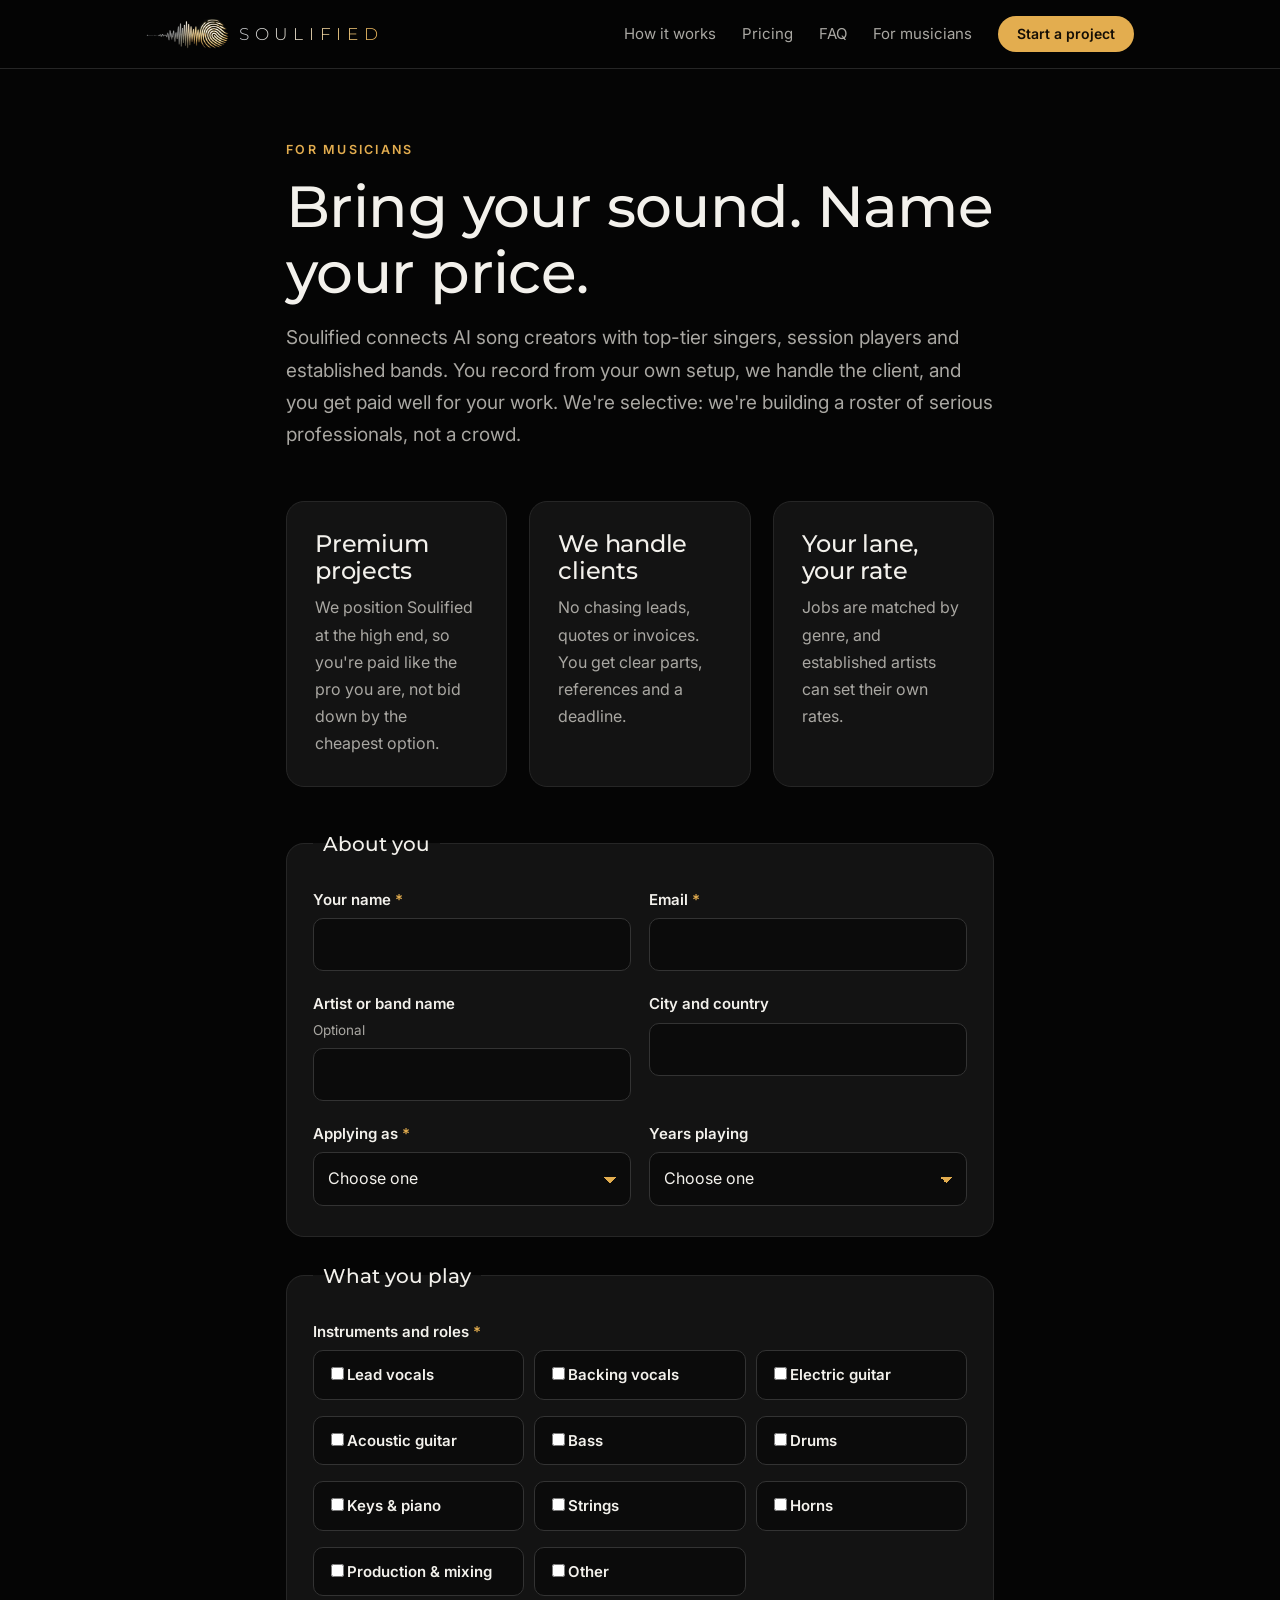
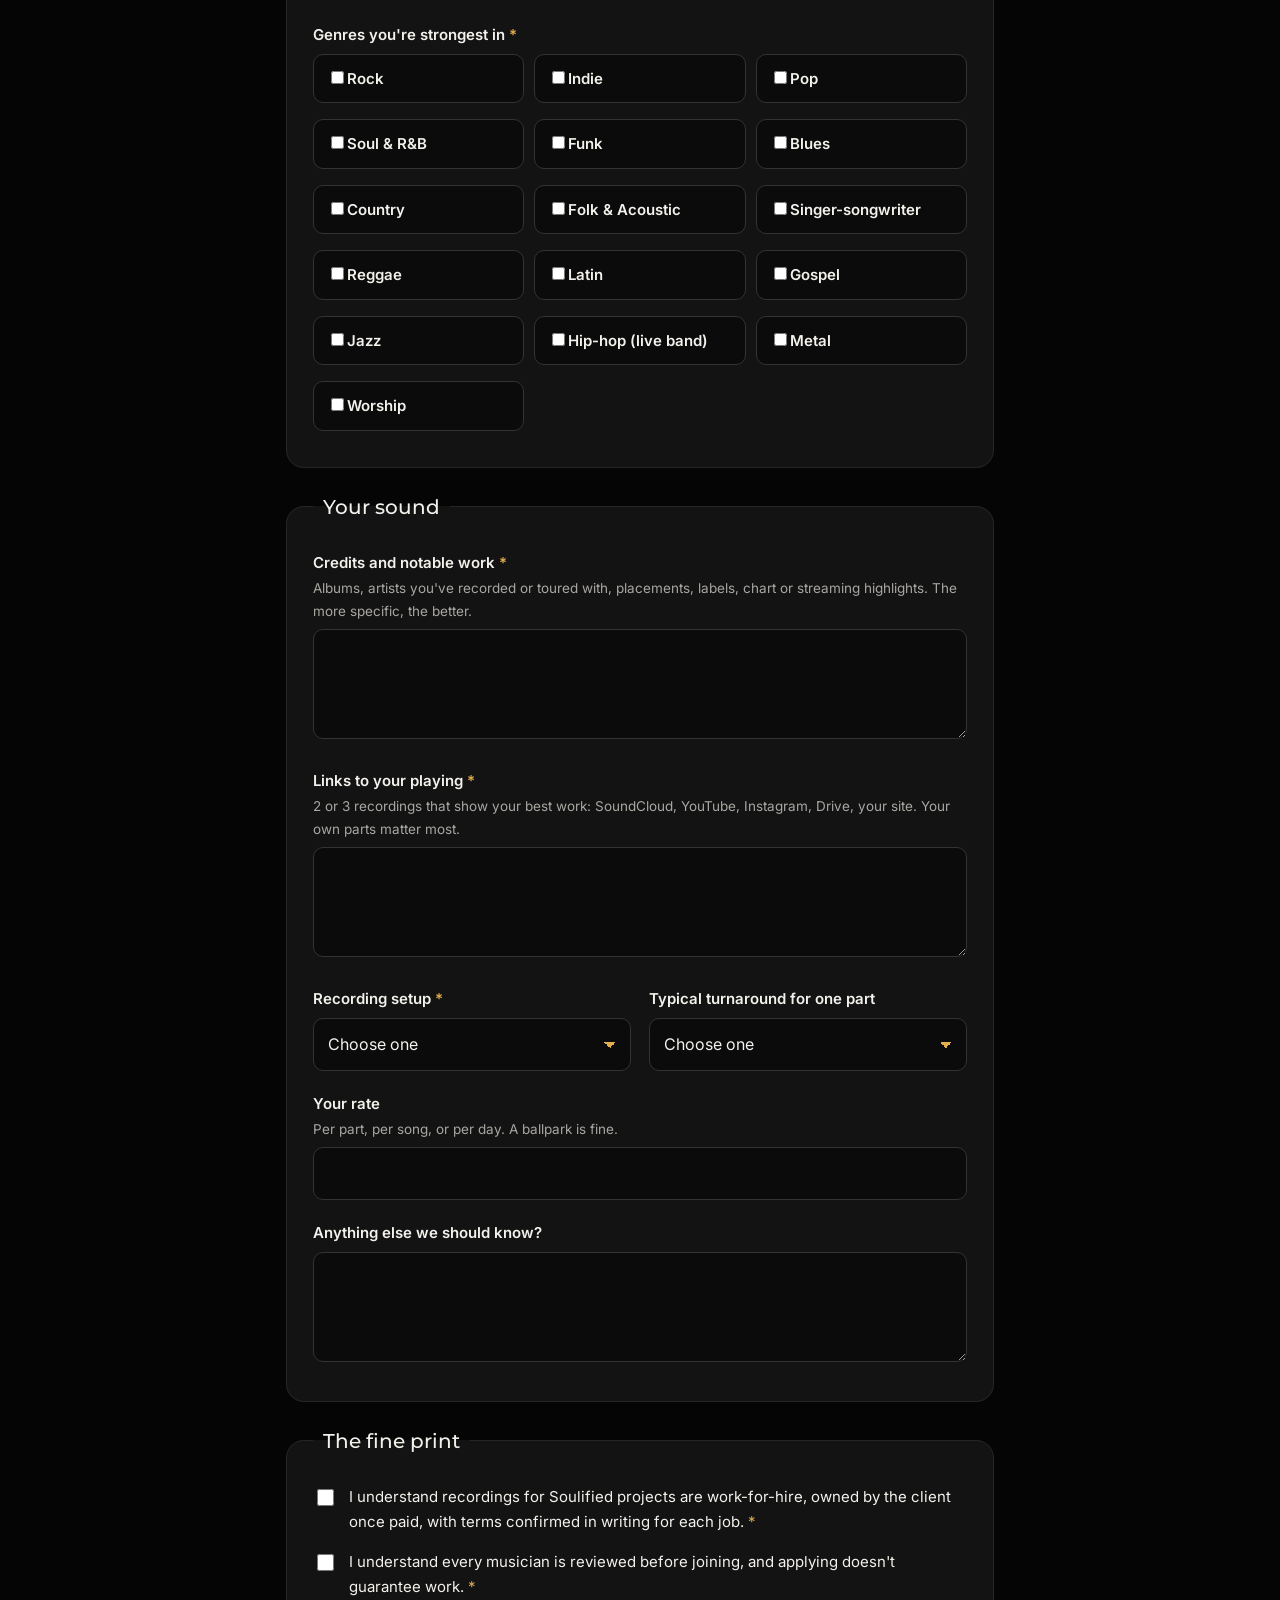
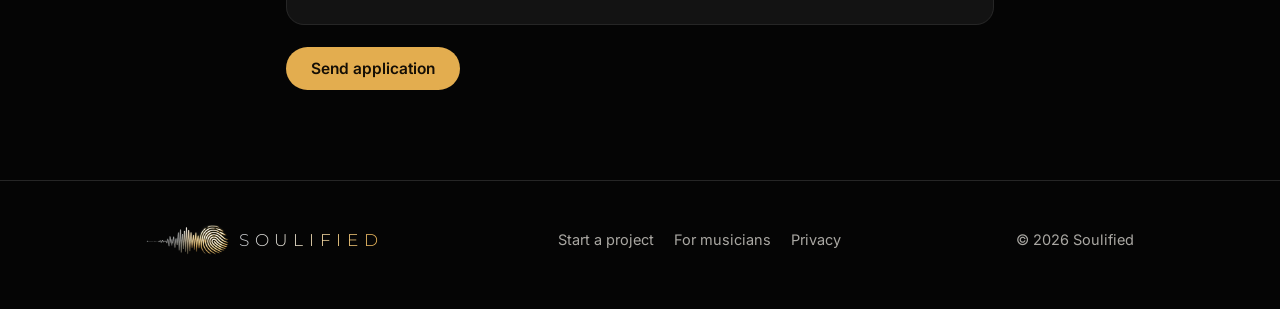
==== join.html @ 1ba70020 "Launch Soulified Phase 0 site" ====
<!DOCTYPE html>
<html lang="en">
<head>
<meta charset="utf-8">
<meta name="viewport" content="width=device-width, initial-scale=1">
<title>Join as a musician | Soulified</title>
<meta name="description" content="Singers, session players and bands: apply to re-record AI songs for creators in your genre and get paid.">
<meta property="og:title" content="Join as a musician | Soulified">
<meta property="og:description" content="Singers, session players and bands: apply to re-record AI songs for creators in your genre and get paid.">
<meta property="og:image" content="https://besoulified.com/og-image.jpg">
<link rel="icon" href="favicon.png" type="image/png">
<link rel="apple-touch-icon" href="icon-256.png">
<link rel="preconnect" href="https://fonts.googleapis.com">
<link rel="preconnect" href="https://fonts.gstatic.com" crossorigin>
<link href="https://fonts.googleapis.com/css2?family=Montserrat:wght@300;400;500;600&family=Inter:wght@400;500;600&display=swap" rel="stylesheet">
<link rel="stylesheet" href="style.css">
</head>
<body>
<header class="nav">
  <div class="wrap">
    <a class="brand" href="index.html" aria-label="Soulified home"><img src="emblem-nav.png" alt="" width="83" height="30"><span>SOULIFIED</span></a>
    <ul>
      <li><a href="index.html#how">How it works</a></li>
      <li><a href="index.html#pricing">Pricing</a></li>
      <li><a href="index.html#faq">FAQ</a></li>
      <li><a href="join.html">For musicians</a></li>
      <li><a class="btn gold small" href="start.html">Start a project</a></li>
    </ul>
  </div>
</header>
<main>
<div class="wrap narrow">
  <div class="page-head">
    <div class="kicker">For musicians</div>
    <h1>Bring your sound. Name your price.</h1>
    <p class="lead">Soulified connects AI song creators with top-tier singers, session players and established bands. You record from your own setup, we handle the client, and you get paid well for your work. We're selective: we're building a roster of serious professionals, not a crowd.</p>
  </div>

  <div class="grid3" style="margin:0 0 40px">
    <div class="card"><h3>Premium projects</h3><p>We position Soulified at the high end, so you're paid like the pro you are, not bid down by the cheapest option.</p></div>
    <div class="card"><h3>We handle clients</h3><p>No chasing leads, quotes or invoices. You get clear parts, references and a deadline.</p></div>
    <div class="card"><h3>Your lane, your rate</h3><p>Jobs are matched by genre, and established artists can set their own rates.</p></div>
  </div>

  <form class="sf" data-kind="musician" data-subject="New musician application" data-button="Send application" novalidate>
    <input class="hp" type="text" name="_honey" tabindex="-1" autocomplete="off" aria-hidden="true">

    <fieldset>
      <legend>About you</legend>
      <div class="row2">
        <div class="field"><label for="name">Your name <span class="req">*</span></label><input id="name" type="text" name="Name" required autocomplete="name"></div>
        <div class="field"><label for="email">Email <span class="req">*</span></label><input id="email" type="email" name="Email" required autocomplete="email"></div>
      </div>
      <div class="row2">
        <div class="field"><label for="stage">Artist or band name <span class="hint">Optional</span></label><input id="stage" type="text" name="Artist or band name"></div>
        <div class="field"><label for="loc">City and country</label><input id="loc" type="text" name="Location"></div>
      </div>
      <div class="row2">
        <div class="field"><label for="type">Applying as <span class="req">*</span></label>
          <select id="type" name="Applying as" required><option value="">Choose one</option><option>Solo musician / singer</option><option>Full band</option><option>Producer / engineer</option></select></div>
        <div class="field"><label for="years">Years playing</label>
          <select id="years" name="Years experience"><option value="">Choose one</option><option>Under 5</option><option>5 to 10</option><option>10 to 20</option><option>20+</option></select></div>
      </div>
    </fieldset>

    <fieldset>
      <legend>What you play</legend>
      <div class="field"><span class="label">Instruments and roles <span class="req">*</span></span>
        <div class="opts" data-required-group="Instruments and roles">
          <label class="opt"><input type="checkbox" name="Instruments" value="Lead vocals"><span>Lead vocals</span></label>
          <label class="opt"><input type="checkbox" name="Instruments" value="Backing vocals"><span>Backing vocals</span></label>
          <label class="opt"><input type="checkbox" name="Instruments" value="Electric guitar"><span>Electric guitar</span></label>
          <label class="opt"><input type="checkbox" name="Instruments" value="Acoustic guitar"><span>Acoustic guitar</span></label>
          <label class="opt"><input type="checkbox" name="Instruments" value="Bass"><span>Bass</span></label>
          <label class="opt"><input type="checkbox" name="Instruments" value="Drums"><span>Drums</span></label>
          <label class="opt"><input type="checkbox" name="Instruments" value="Keys & piano"><span>Keys & piano</span></label>
          <label class="opt"><input type="checkbox" name="Instruments" value="Strings"><span>Strings</span></label>
          <label class="opt"><input type="checkbox" name="Instruments" value="Horns"><span>Horns</span></label>
          <label class="opt"><input type="checkbox" name="Instruments" value="Production & mixing"><span>Production & mixing</span></label>
          <label class="opt"><input type="checkbox" name="Instruments" value="Other"><span>Other</span></label>
        </div>
      </div>
      <div class="field"><span class="label">Genres you're strongest in <span class="req">*</span></span>
        <div class="opts" data-required-group="Genres">
          <label class="opt"><input type="checkbox" name="Genres" value="Rock"><span>Rock</span></label>
          <label class="opt"><input type="checkbox" name="Genres" value="Indie"><span>Indie</span></label>
          <label class="opt"><input type="checkbox" name="Genres" value="Pop"><span>Pop</span></label>
          <label class="opt"><input type="checkbox" name="Genres" value="Soul & R&B"><span>Soul & R&B</span></label>
          <label class="opt"><input type="checkbox" name="Genres" value="Funk"><span>Funk</span></label>
          <label class="opt"><input type="checkbox" name="Genres" value="Blues"><span>Blues</span></label>
          <label class="opt"><input type="checkbox" name="Genres" value="Country"><span>Country</span></label>
          <label class="opt"><input type="checkbox" name="Genres" value="Folk & Acoustic"><span>Folk & Acoustic</span></label>
          <label class="opt"><input type="checkbox" name="Genres" value="Singer-songwriter"><span>Singer-songwriter</span></label>
          <label class="opt"><input type="checkbox" name="Genres" value="Reggae"><span>Reggae</span></label>
          <label class="opt"><input type="checkbox" name="Genres" value="Latin"><span>Latin</span></label>
          <label class="opt"><input type="checkbox" name="Genres" value="Gospel"><span>Gospel</span></label>
          <label class="opt"><input type="checkbox" name="Genres" value="Jazz"><span>Jazz</span></label>
          <label class="opt"><input type="checkbox" name="Genres" value="Hip-hop (live band)"><span>Hip-hop (live band)</span></label>
          <label class="opt"><input type="checkbox" name="Genres" value="Metal"><span>Metal</span></label>
          <label class="opt"><input type="checkbox" name="Genres" value="Worship"><span>Worship</span></label>
        </div>
      </div>
    </fieldset>

    <fieldset>
      <legend>Your sound</legend>
      <div class="field"><label for="credits">Credits and notable work <span class="req">*</span><span class="hint">Albums, artists you've recorded or toured with, placements, labels, chart or streaming highlights. The more specific, the better.</span></label><textarea id="credits" name="Credits and notable work" required></textarea></div>
      <div class="field"><label for="samples">Links to your playing <span class="req">*</span><span class="hint">2 or 3 recordings that show your best work: SoundCloud, YouTube, Instagram, Drive, your site. Your own parts matter most.</span></label><textarea id="samples" name="Sample links" required></textarea></div>
      <div class="row2">
        <div class="field"><label for="setup">Recording setup <span class="req">*</span></label>
          <select id="setup" name="Recording setup" required><option value="">Choose one</option><option>Pro home or studio setup</option><option>Basic home setup (interface and mic)</option><option>I need studio access</option></select></div>
        <div class="field"><label for="turn">Typical turnaround for one part</label>
          <select id="turn" name="Turnaround"><option value="">Choose one</option><option>1 to 2 days</option><option>3 to 5 days</option><option>About a week</option><option>Depends on the job</option></select></div>
      </div>
      <div class="field"><label for="rate">Your rate <span class="hint">Per part, per song, or per day. A ballpark is fine.</span></label><input id="rate" type="text" name="Usual rate"></div>
      <div class="field"><label for="more">Anything else we should know?</label><textarea id="more" name="Notes"></textarea></div>
    </fieldset>

    <fieldset>
      <legend>The fine print</legend>
      <label class="agree"><input type="checkbox" name="Agrees to work-for-hire" value="Yes" required><span>I understand recordings for Soulified projects are work-for-hire, owned by the client once paid, with terms confirmed in writing for each job. <span class="req">*</span></span></label>
      <label class="agree"><input type="checkbox" name="Understands vetting" value="Yes" required><span>I understand every musician is reviewed before joining, and applying doesn't guarantee work. <span class="req">*</span></span></label>
    </fieldset>

    <div class="submit-row">
      <button class="btn gold" type="submit">Send application</button>
      <span class="form-msg" role="alert"></span>
    </div>
  </form>
</div>
</main>
<footer>
  <div class="wrap">
    <a class="brand" href="index.html"><img src="emblem-nav.png" alt="" width="83" height="30"><span>SOULIFIED</span></a>
    <nav>
      <a href="start.html">Start a project</a>
      <a href="join.html">For musicians</a>
      <a href="privacy.html">Privacy</a>
      
    </nav>
    <span>© 2026 Soulified</span>
  </div>
</footer>
<script src="form.js"></script>
</body>
</html>
---- style.css ----
:root{
  --bg:#050505; --bg2:#0c0c0c; --card:#131313; --card2:#1a1a1a;
  --ink:#f3f1ec; --muted:#a9a7a2; --line:#262626;
  --gold:#e3ad4f; --gold2:#f6cf86; --gold-soft:rgba(227,173,79,.14);
  --silver:#c9ccd1;
  --grad:linear-gradient(90deg,#c9ccd1 0%,#e8e3d6 35%,#f6cf86 70%,#e3ad4f 100%);
  --ok:#8fc596; --warn:#e6b45a; --bad:#e3826e;
}
*{box-sizing:border-box}
html{scroll-behavior:smooth}
body{margin:0;background:var(--bg);color:var(--ink);font:17px/1.7 "Inter",system-ui,-apple-system,sans-serif;-webkit-font-smoothing:antialiased}
a{color:var(--gold2)}
img{max-width:100%}
h1,h2,h3,h4{font-family:"Montserrat",system-ui,sans-serif;font-weight:500;line-height:1.14;margin:0;letter-spacing:-.01em}
.wrap{max-width:1040px;margin:0 auto;padding:0 26px}
.narrow{max-width:760px}
.kicker{font-size:12.5px;letter-spacing:.18em;text-transform:uppercase;color:var(--gold);font-weight:600;margin-bottom:14px}
.lead{font-size:19px;color:var(--muted);max-width:60ch}
.muted{color:var(--muted)}
.center{text-align:center}
.center .lead{margin-left:auto;margin-right:auto}

/* nav */
.nav{position:sticky;top:0;z-index:20;background:rgba(5,5,5,.86);backdrop-filter:blur(10px);border-bottom:1px solid var(--line)}
.nav .wrap{display:flex;align-items:center;justify-content:space-between;height:68px}
.brand{display:flex;align-items:center;gap:10px;text-decoration:none;color:var(--ink)}
.brand img{height:30px;width:auto;display:block}
.brand span{font-family:"Montserrat",sans-serif;font-weight:300;font-size:17px;letter-spacing:.34em;background:var(--grad);-webkit-background-clip:text;background-clip:text;color:transparent}
.nav ul{list-style:none;display:flex;align-items:center;gap:26px;margin:0;padding:0;font-size:15px}
.nav ul a{color:var(--muted);text-decoration:none}
.nav ul a:hover{color:var(--ink)}
.btn{display:inline-flex;align-items:center;justify-content:center;gap:8px;padding:13px 24px;border-radius:999px;font:600 15.5px/1 "Inter",sans-serif;text-decoration:none;border:1px solid transparent;cursor:pointer;transition:transform .15s,background .2s,border-color .2s}
.btn:hover{transform:translateY(-1px)}
.btn.gold{background:var(--gold);color:#140e05}
.btn.gold:hover{background:var(--gold2)}
.btn.ghost{border-color:#444;color:var(--ink);background:transparent}
.btn.ghost:hover{border-color:var(--gold)}
.btn.small{padding:10px 18px;font-size:14px;white-space:nowrap}
.btn:focus-visible,a:focus-visible,input:focus-visible,select:focus-visible,textarea:focus-visible{outline:2px solid var(--gold2);outline-offset:2px}

/* hero */
.hero{position:relative;overflow:hidden;padding:110px 0 96px}
.hero::before{content:"";position:absolute;inset:0;pointer-events:none;background:
  radial-gradient(640px 440px at 80% 45%,rgba(227,173,79,.16),transparent 70%),
  radial-gradient(520px 380px at 0% 100%,rgba(201,204,209,.07),transparent 70%)}
.hero .wrap{position:relative;display:grid;grid-template-columns:1.15fr .85fr;gap:56px;align-items:center}
.hero h1{font-size:clamp(44px,6.6vw,76px)}
.hero h1{font-weight:500}
.hero h1 em{font-style:normal;background:var(--grad);-webkit-background-clip:text;background-clip:text;color:transparent}
.hero .lead{margin:24px 0 34px}
.hero .btns{display:flex;gap:14px;flex-wrap:wrap}
.hero .note{margin-top:22px;font-size:14px;color:var(--muted)}
.wave-card{background:linear-gradient(160deg,var(--card2),var(--card));border:1px solid var(--line);border-radius:22px;padding:26px;box-shadow:0 30px 80px rgba(0,0,0,.45)}
.wave-row{display:flex;align-items:center;gap:14px;padding:14px 0}
.wave-row+.wave-row{border-top:1px solid var(--line)}
.wave-row .lbl{width:92px;flex:none;font-size:12px;letter-spacing:.12em;text-transform:uppercase;color:var(--muted)}
.wave-row .lbl b{display:block;color:var(--ink);font-size:14px;letter-spacing:0;text-transform:none;font-weight:600}
.wave-row svg{flex:1;height:46px}
.arrow-row{display:flex;justify-content:center;padding:6px 0;color:var(--gold)}

.hero-art{position:relative}
.hero-art img{width:100%;height:auto;display:block;filter:drop-shadow(0 0 30px rgba(227,173,79,.18))}
.hero-art .cap{display:flex;justify-content:space-between;margin-top:14px;font-size:12px;letter-spacing:.16em;text-transform:uppercase}
.hero-art .cap span:first-child{color:var(--silver)}
.hero-art .cap span:last-child{color:var(--gold)}

/* sections */
section{padding:92px 0}
.band{background:var(--bg2);border-top:1px solid var(--line);border-bottom:1px solid var(--line)}
section h2{font-size:clamp(32px,4.4vw,48px);margin-bottom:18px}
.grid3{display:grid;grid-template-columns:repeat(3,1fr);gap:22px;margin-top:44px}
.grid2{display:grid;grid-template-columns:repeat(2,1fr);gap:22px;margin-top:40px}
.card{background:var(--card);border:1px solid var(--line);border-radius:18px;padding:28px}
.step-n{font-family:"Montserrat",sans-serif;font-weight:300;font-size:44px;color:var(--gold);line-height:1;margin-bottom:12px}
.card h3{font-size:24px;margin-bottom:10px}
.card p{margin:0;color:var(--muted);font-size:16px}

/* pricing */
.price-grid{display:grid;grid-template-columns:repeat(4,1fr);gap:18px;margin-top:44px}
.price{background:var(--card);border:1px solid var(--line);border-radius:18px;padding:26px 22px;display:flex;flex-direction:column}
.price.feature{border-color:rgba(227,173,79,.6);background:linear-gradient(180deg,rgba(227,173,79,.10),var(--card) 60%)}
.price .tag{font-size:11.5px;letter-spacing:.14em;text-transform:uppercase;color:var(--gold);font-weight:600;min-height:18px}
.price h3{font-size:24px;margin:6px 0 8px}
.price .amt{font-family:"Montserrat",sans-serif;font-weight:500;font-size:36px;line-height:1.1;margin:6px 0 2px}
.price .amt small{display:block;font-family:"Inter",sans-serif;font-size:13px;color:var(--muted);margin-top:4px;font-weight:400}
.price .amt.text{font-size:30px}
.price ul{list-style:none;padding:0;margin:16px 0 20px;flex:1}
.price li{position:relative;padding-left:22px;margin-bottom:9px;font-size:15px;color:var(--muted)}
.price li::before{content:"";position:absolute;left:2px;top:.62em;width:9px;height:9px;border-radius:50%;background:var(--gold)}
.price .btn{width:100%}
.fine{font-size:14px;color:var(--muted);margin-top:22px}

/* genres */
.chips{display:flex;flex-wrap:wrap;gap:10px;margin-top:28px;justify-content:center}
.chips span{border:1px solid var(--line);background:var(--card);border-radius:999px;padding:8px 16px;font-size:15px}

/* rights */
.rights{display:grid;grid-template-columns:1fr 1fr;gap:40px;align-items:start}
.check{list-style:none;padding:0;margin:20px 0 0}
.check li{position:relative;padding-left:34px;margin-bottom:14px}
.check li::before{content:"✓";position:absolute;left:0;top:0;width:24px;height:24px;border-radius:50%;background:var(--gold-soft);color:var(--gold2);display:grid;place-items:center;font-size:13px;font-weight:700}

/* faq */
details{background:var(--card);border:1px solid var(--line);border-radius:14px;padding:4px 22px;margin-bottom:12px}
summary{cursor:pointer;list-style:none;padding:16px 0;font-weight:600;font-size:17px;display:flex;justify-content:space-between;gap:16px}
summary::-webkit-details-marker{display:none}
summary::after{content:"+";color:var(--gold);font-size:22px;line-height:1}
details[open] summary::after{content:"–"}
details p{margin:0 0 18px;color:var(--muted)}

/* cta */
.cta{position:relative;overflow:hidden;text-align:center}
.cta::before{content:"";position:absolute;inset:0;background:radial-gradient(600px 320px at 50% 100%,rgba(227,173,79,.16),transparent 70%);pointer-events:none}
.cta .wrap{position:relative}
.cta .btns{display:flex;gap:14px;justify-content:center;flex-wrap:wrap;margin-top:30px}

/* footer */
footer{border-top:1px solid var(--line);padding:44px 0 54px;color:var(--muted);font-size:14.5px}
footer .wrap{display:flex;justify-content:space-between;gap:24px;flex-wrap:wrap;align-items:center}
footer nav{display:flex;gap:20px;flex-wrap:wrap}
footer a{color:var(--muted);text-decoration:none}
footer a:hover{color:var(--ink)}

/* forms */
.page-head{padding:70px 0 30px}
.page-head h1{font-size:clamp(38px,5.4vw,58px)}
.page-head .lead{margin-top:16px}
form.sf{margin:10px 0 90px}
fieldset{border:1px solid var(--line);background:var(--card);border-radius:18px;padding:26px 26px 10px;margin:0 0 22px}
legend{padding:0 10px;font-family:"Montserrat",sans-serif;font-weight:500;font-size:20px}
legend small{font-family:"Inter",sans-serif;font-size:13px;color:var(--muted);margin-left:6px}
.field{margin-bottom:20px}
.field label,.field .label{display:block;font-weight:600;font-size:15px;margin-bottom:6px}
.field .hint{display:block;font-weight:400;font-size:13.5px;color:var(--muted);margin-top:2px}
.req{color:var(--gold)}
input[type=text],input[type=email],input[type=url],input[type=date],input[type=number],select,textarea{
  width:100%;font:inherit;font-size:16px;color:var(--ink);background:#0b0b0b;border:1px solid #333;border-radius:10px;padding:12px 14px}
textarea{min-height:110px;resize:vertical}
select{appearance:none;background-image:linear-gradient(45deg,transparent 50%,var(--gold) 50%),linear-gradient(135deg,var(--gold) 50%,transparent 50%);background-position:calc(100% - 20px) 52%,calc(100% - 14px) 52%;background-size:6px 6px;background-repeat:no-repeat;padding-right:40px}
input::placeholder,textarea::placeholder{color:#6b6b6b}
.row2{display:grid;grid-template-columns:1fr 1fr;gap:18px}
.opts{display:grid;grid-template-columns:repeat(auto-fill,minmax(190px,1fr));gap:10px}
.opt{display:flex;align-items:flex-start;gap:10px;background:#0b0b0b;border:1px solid #333;border-radius:10px;padding:11px 13px;cursor:pointer;font-size:15px;font-weight:500}
.opt:hover{border-color:var(--gold)}
.opt input{margin-top:4px;accent-color:var(--gold);flex:none}
.opt:has(input:checked){border-color:var(--gold);background:rgba(227,173,79,.10)}
.agree{display:flex;gap:12px;align-items:flex-start;font-size:15px;margin-bottom:14px;cursor:pointer}
.agree input{margin-top:5px;accent-color:var(--gold);flex:none;width:17px;height:17px}
.rights-box{border-radius:12px;padding:14px 16px;font-size:15px;margin:4px 0 20px;display:none}
.rights-box.show{display:block}
.rights-box.ok{background:rgba(143,197,150,.12);border:1px solid rgba(143,197,150,.45)}
.rights-box.warn{background:rgba(230,180,90,.12);border:1px solid rgba(230,180,90,.5)}
.rights-box.bad{background:rgba(227,130,110,.12);border:1px solid rgba(227,130,110,.5)}
.rights-box b{display:block;margin-bottom:2px}
.submit-row{display:flex;align-items:center;gap:18px;flex-wrap:wrap;margin-top:8px}
.form-msg{font-size:15px}
.form-msg.err{color:var(--bad)}
.hp{position:absolute;left:-9999px;width:1px;height:1px;overflow:hidden}

/* legal / text pages */
.prose h2{font-size:28px;margin:34px 0 10px}
.prose p,.prose li{color:var(--muted)}

@media (max-width:900px){
  .price-grid{grid-template-columns:repeat(2,1fr)}
}
@media (max-width:800px){
  .nav ul li:not(:last-child){display:none}
  .hero{padding:60px 0 64px}
  .hero .wrap,.rights{grid-template-columns:1fr;gap:38px}
  section{padding:66px 0}
  .grid3,.grid2{grid-template-columns:1fr}
  .row2{grid-template-columns:1fr;gap:0}
  fieldset{padding:20px 18px 6px}
}
@media (max-width:380px){
  .nav .brand span{display:none}
}
@media (max-width:520px){
  .nav .brand span{font-size:13px;letter-spacing:.24em}
  .brand img{height:24px}
  .price-grid{grid-template-columns:1fr}
}
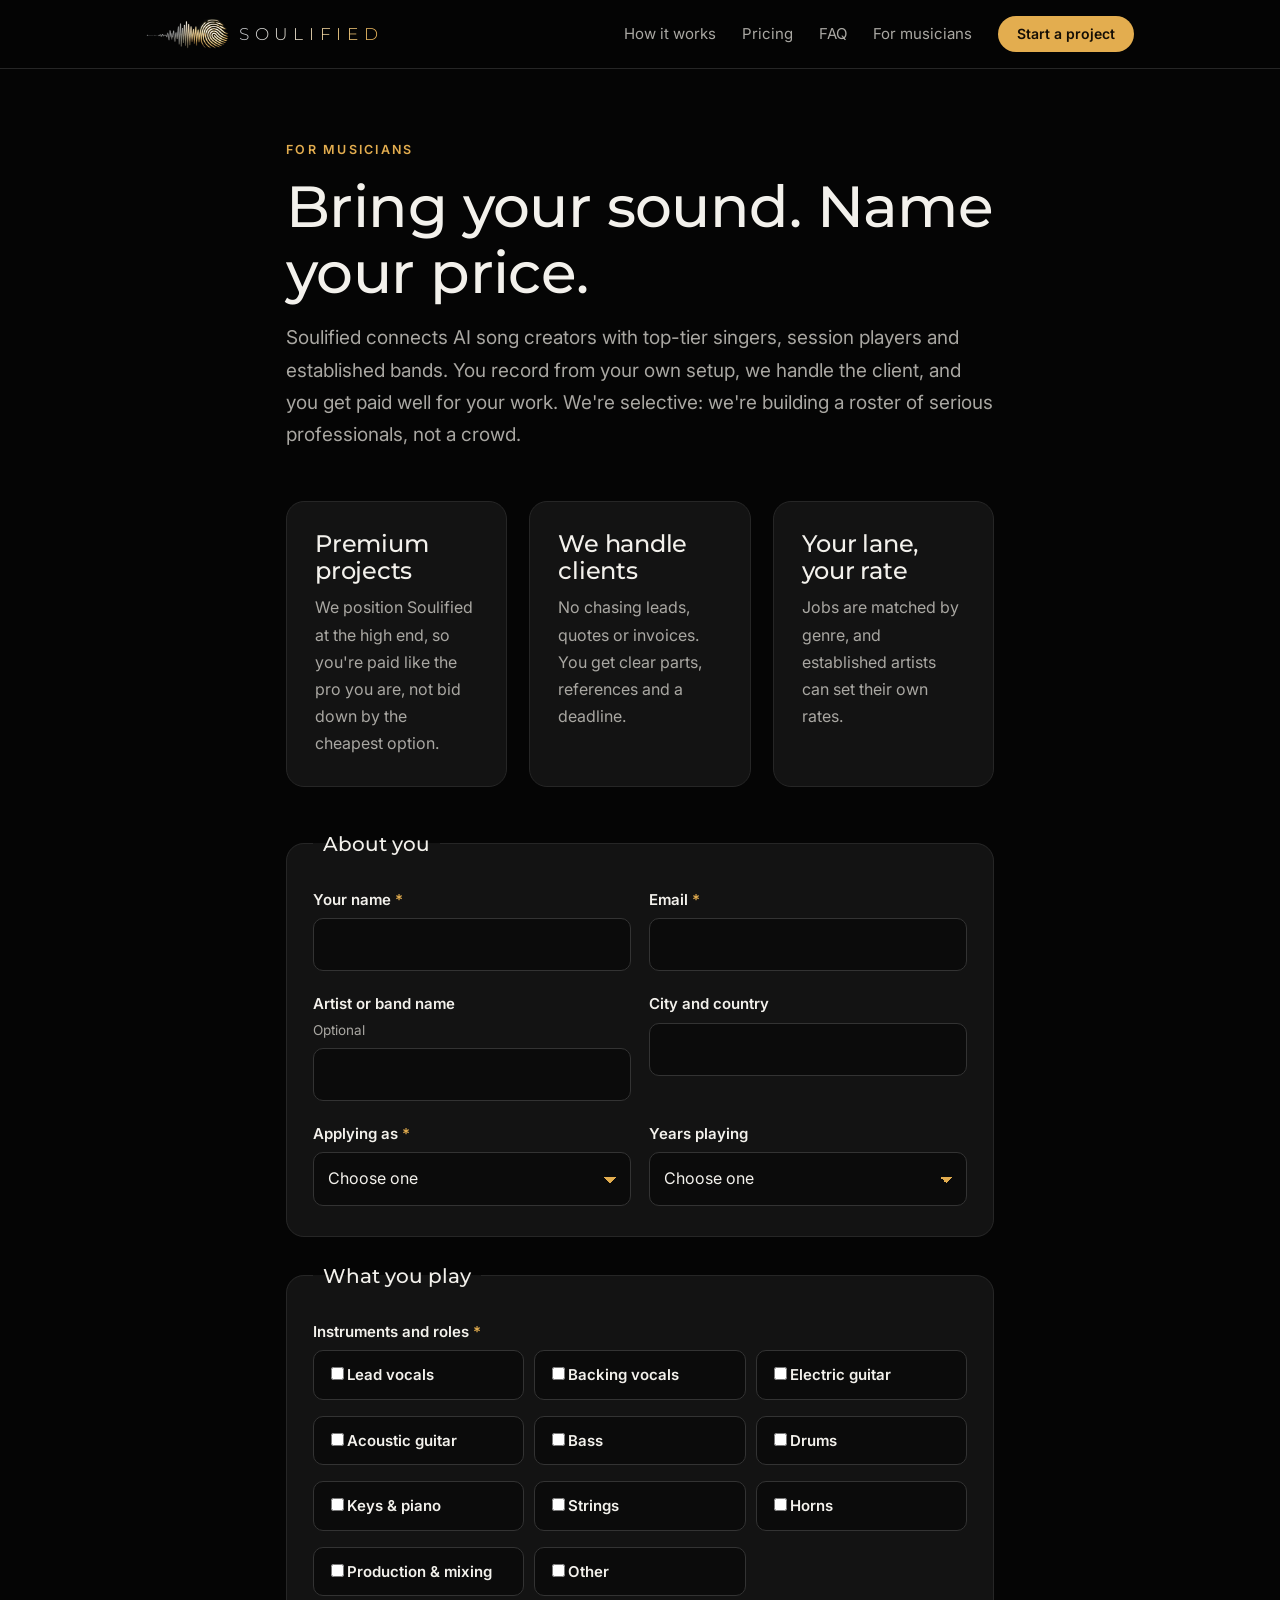
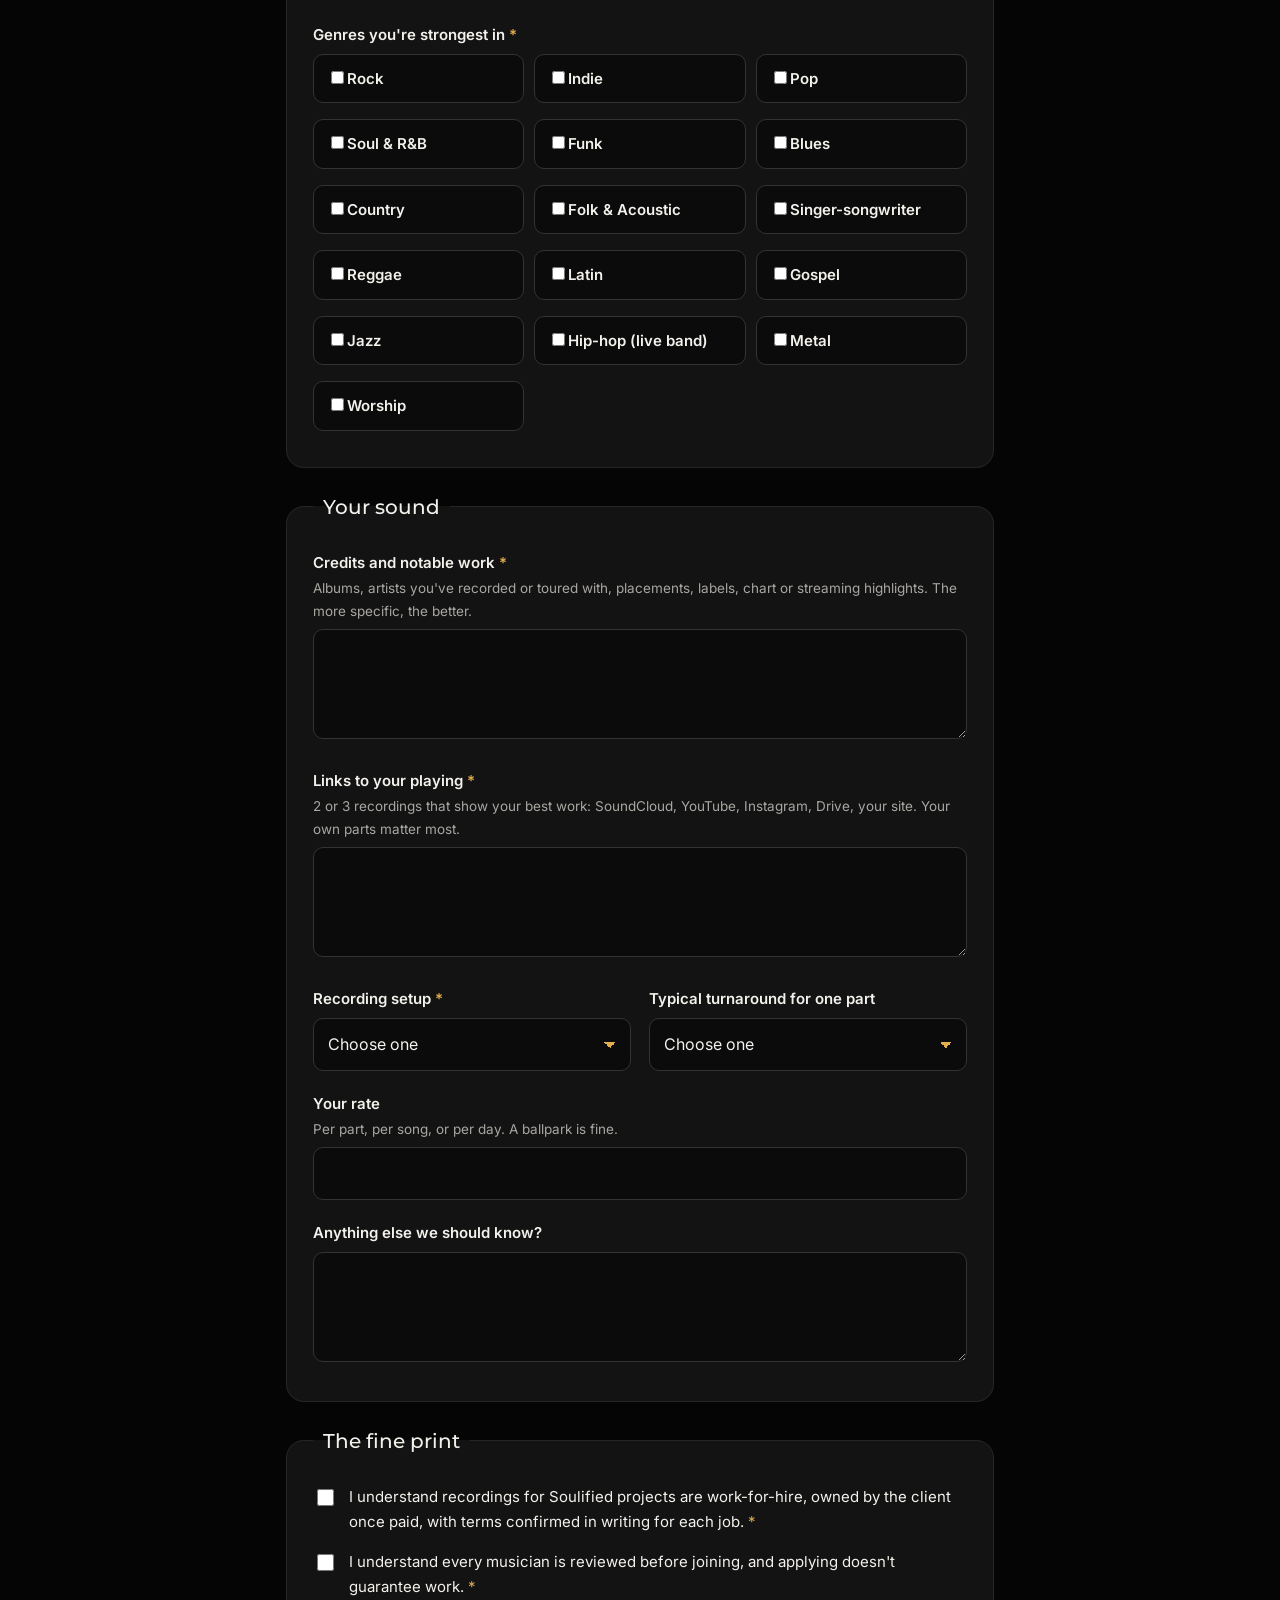
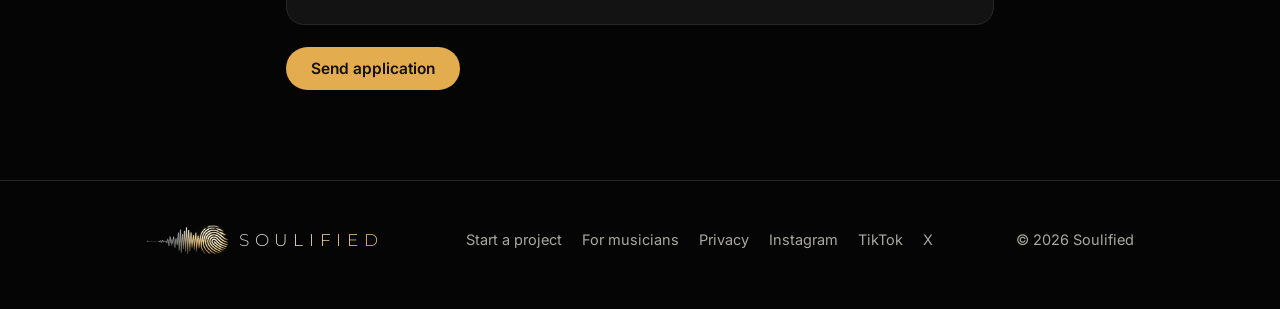
==== commit e9cf8905: "Add files via upload" ====
--- a/join.html
+++ b/join.html
@@ -136,7 +136,7 @@
       <a href="start.html">Start a project</a>
       <a href="join.html">For musicians</a>
       <a href="privacy.html">Privacy</a>
-      
+      <a href="https://www.instagram.com/besoulified/" target="_blank" rel="noopener">Instagram</a><a href="https://www.tiktok.com/@besoulified" target="_blank" rel="noopener">TikTok</a><a href="https://x.com/beSoulified" target="_blank" rel="noopener">X</a>
     </nav>
     <span>© 2026 Soulified</span>
   </div>
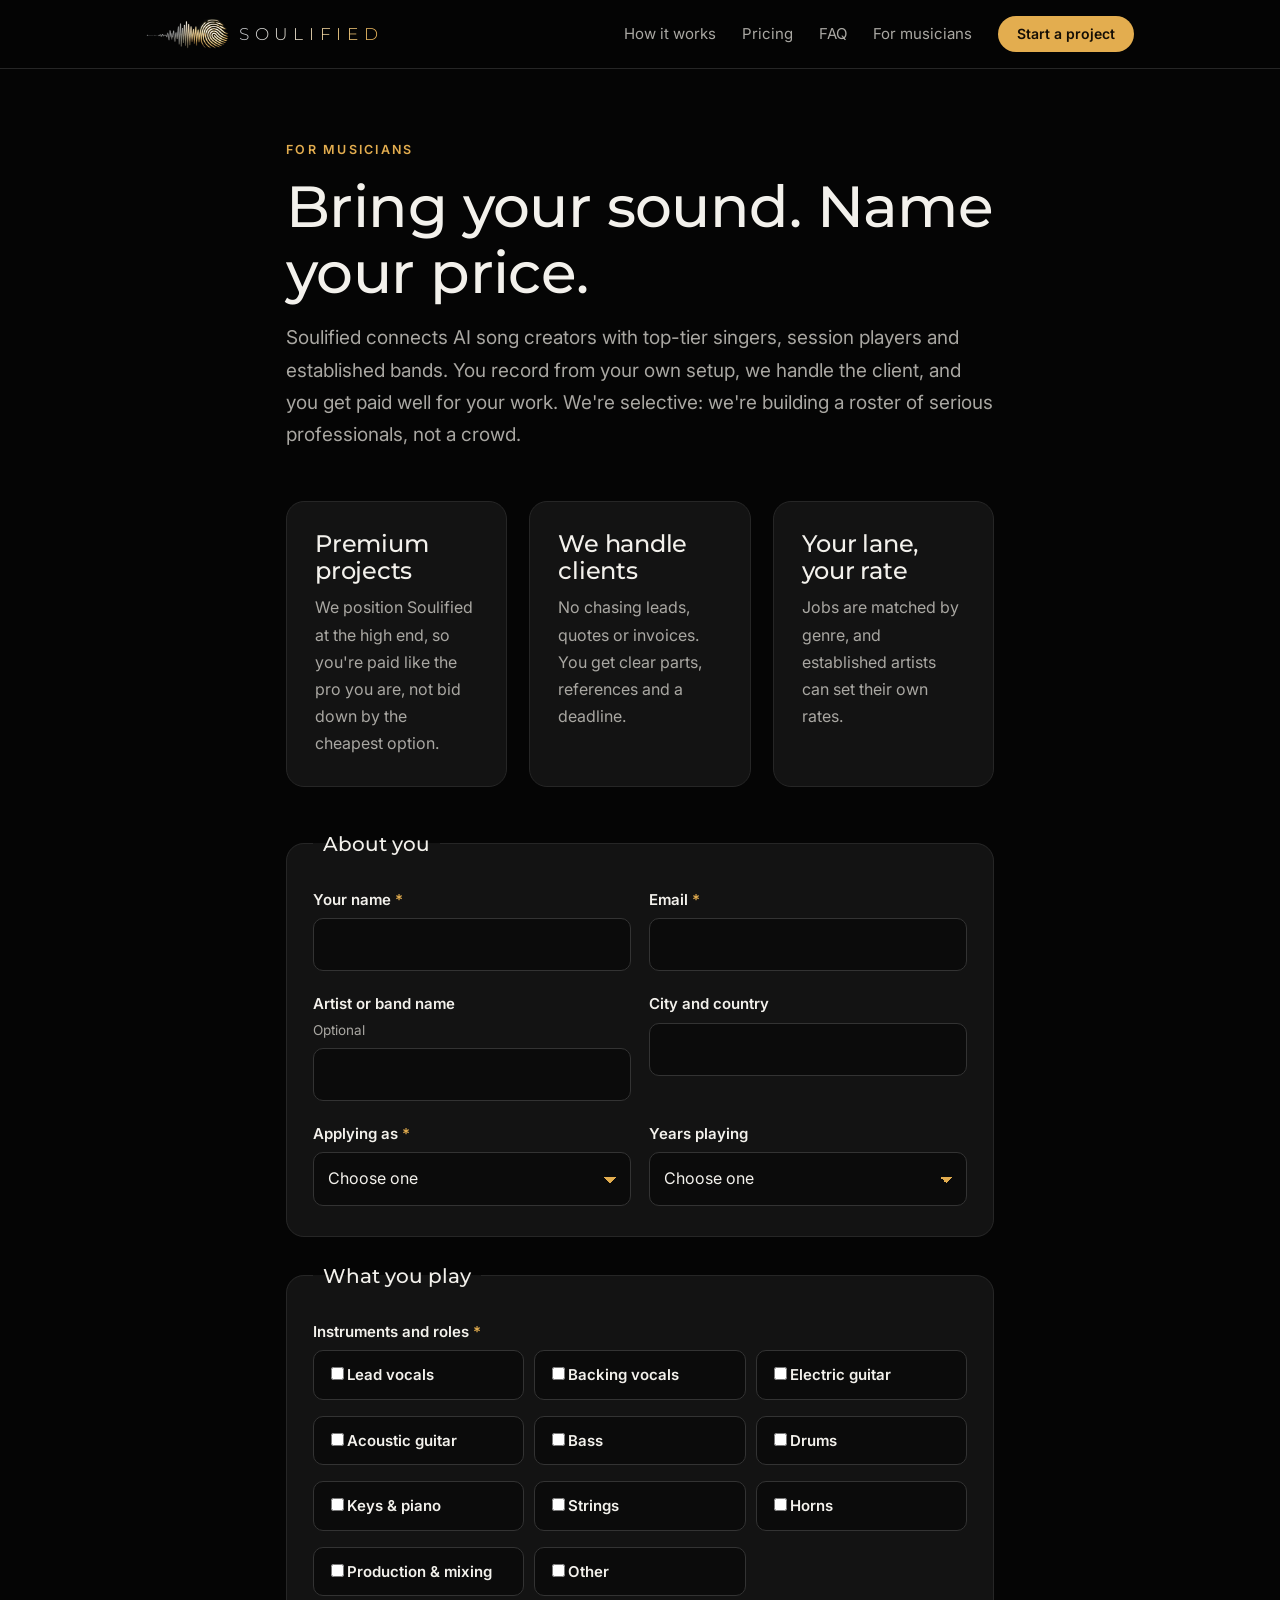
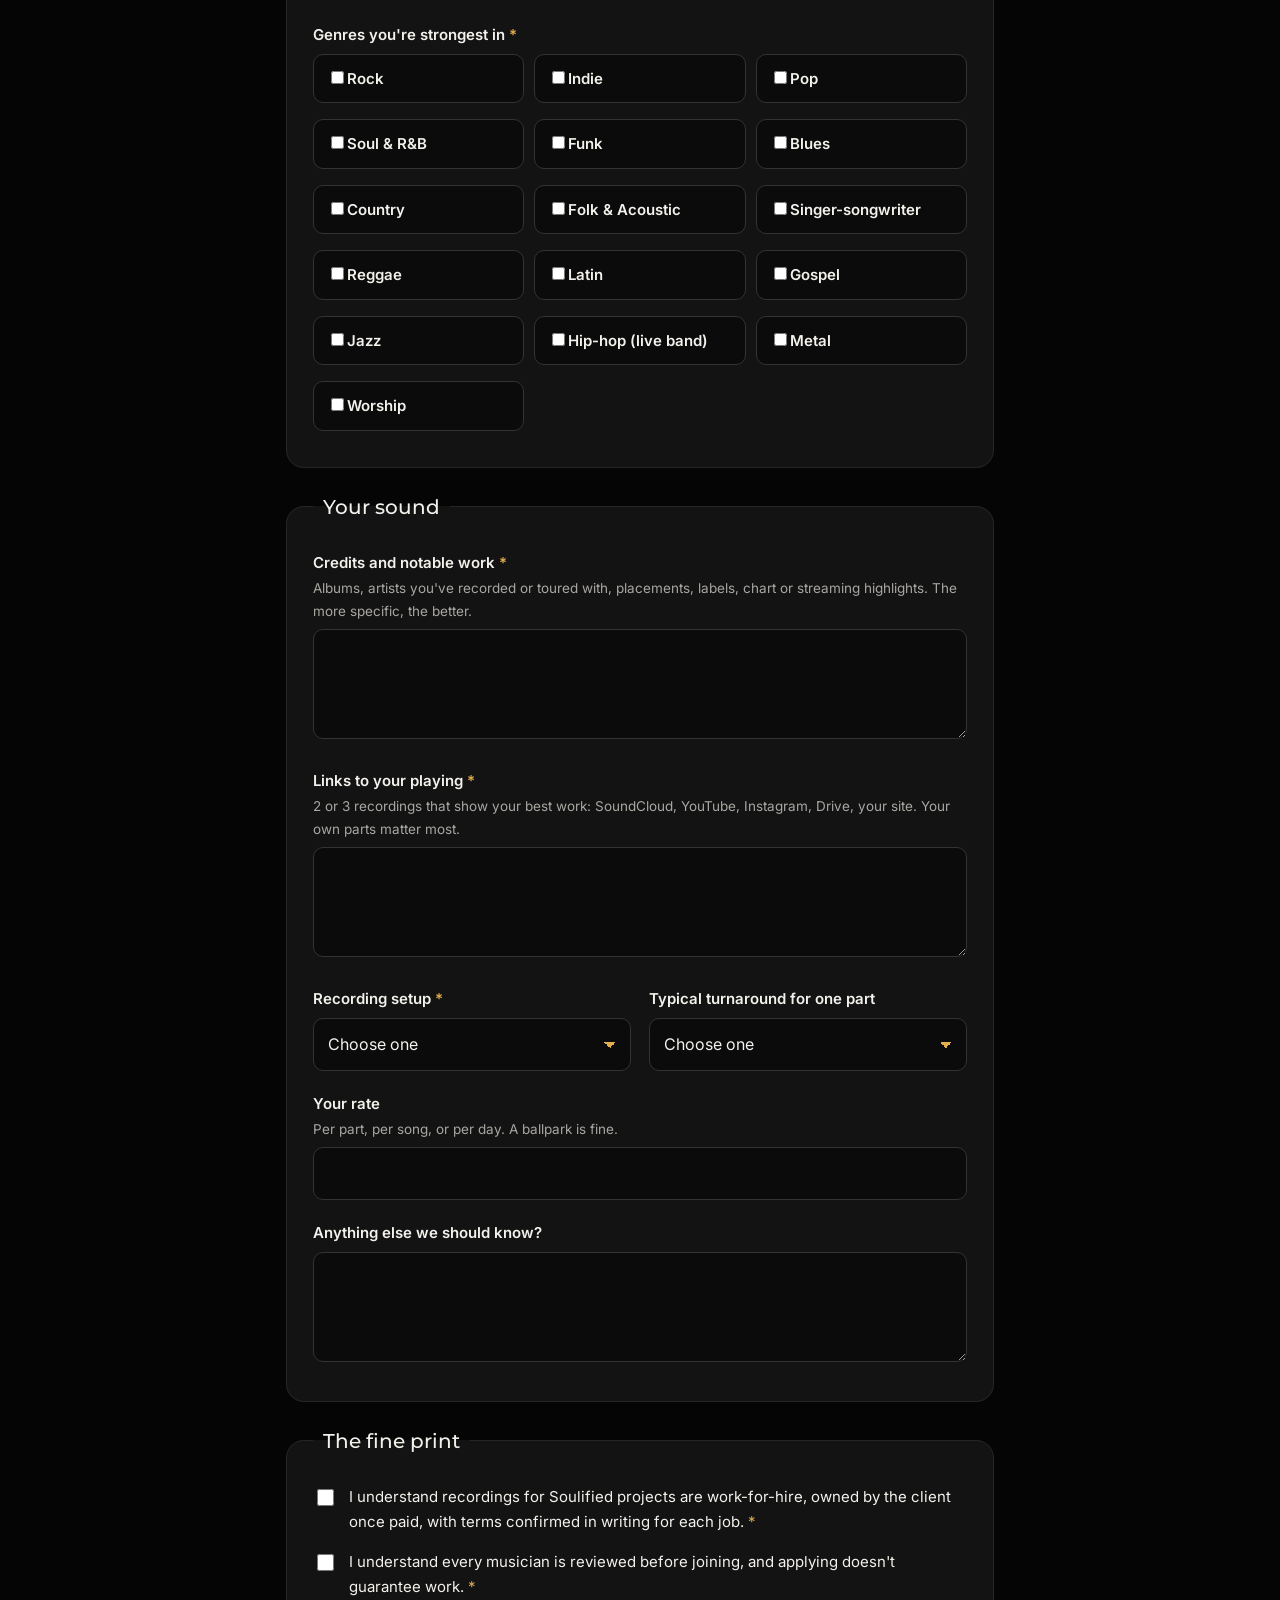
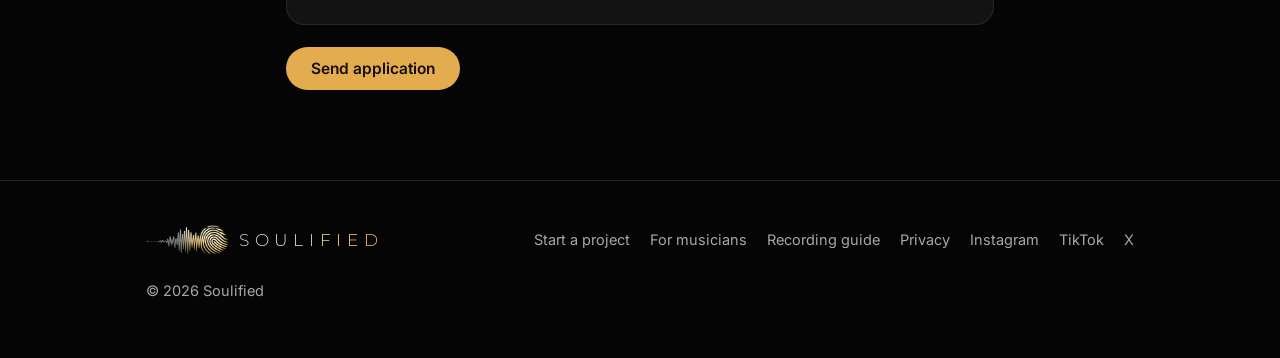
==== commit 41d95556: "Add files via upload" ====
--- a/join.html
+++ b/join.html
@@ -135,6 +135,7 @@
     <nav>
       <a href="start.html">Start a project</a>
       <a href="join.html">For musicians</a>
+      <a href="record.html">Recording guide</a>
       <a href="privacy.html">Privacy</a>
       <a href="https://www.instagram.com/besoulified/" target="_blank" rel="noopener">Instagram</a><a href="https://www.tiktok.com/@besoulified" target="_blank" rel="noopener">TikTok</a><a href="https://x.com/beSoulified" target="_blank" rel="noopener">X</a>
     </nav>
--- a/style.css
+++ b/style.css
@@ -84,6 +84,10 @@
 .price .amt{font-family:"Montserrat",sans-serif;font-weight:500;font-size:36px;line-height:1.1;margin:6px 0 2px}
 .price .amt small{display:block;font-family:"Inter",sans-serif;font-size:13px;color:var(--muted);margin-top:4px;font-weight:400}
 .price .amt.text{font-size:30px}
+.price.wide{flex-direction:row;gap:36px;align-items:center;margin-top:18px;border-color:rgba(201,204,209,.35)}
+.price.wide p{color:var(--muted);font-size:15.5px;margin:8px 0 0;max-width:620px}
+.price.wide p a{color:var(--gold2)}
+.price.wide .wide-side{flex:0 0 230px}
 .price ul{list-style:none;padding:0;margin:16px 0 20px;flex:1}
 .price li{position:relative;padding-left:22px;margin-bottom:9px;font-size:15px;color:var(--muted)}
 .price li::before{content:"";position:absolute;left:2px;top:.62em;width:9px;height:9px;border-radius:50%;background:var(--gold)}
@@ -180,4 +184,6 @@
   .nav .brand span{font-size:13px;letter-spacing:.24em}
   .brand img{height:24px}
   .price-grid{grid-template-columns:1fr}
+  .price.wide{flex-direction:column;align-items:stretch;gap:14px}
+  .price.wide .wide-side{flex:none}
 }
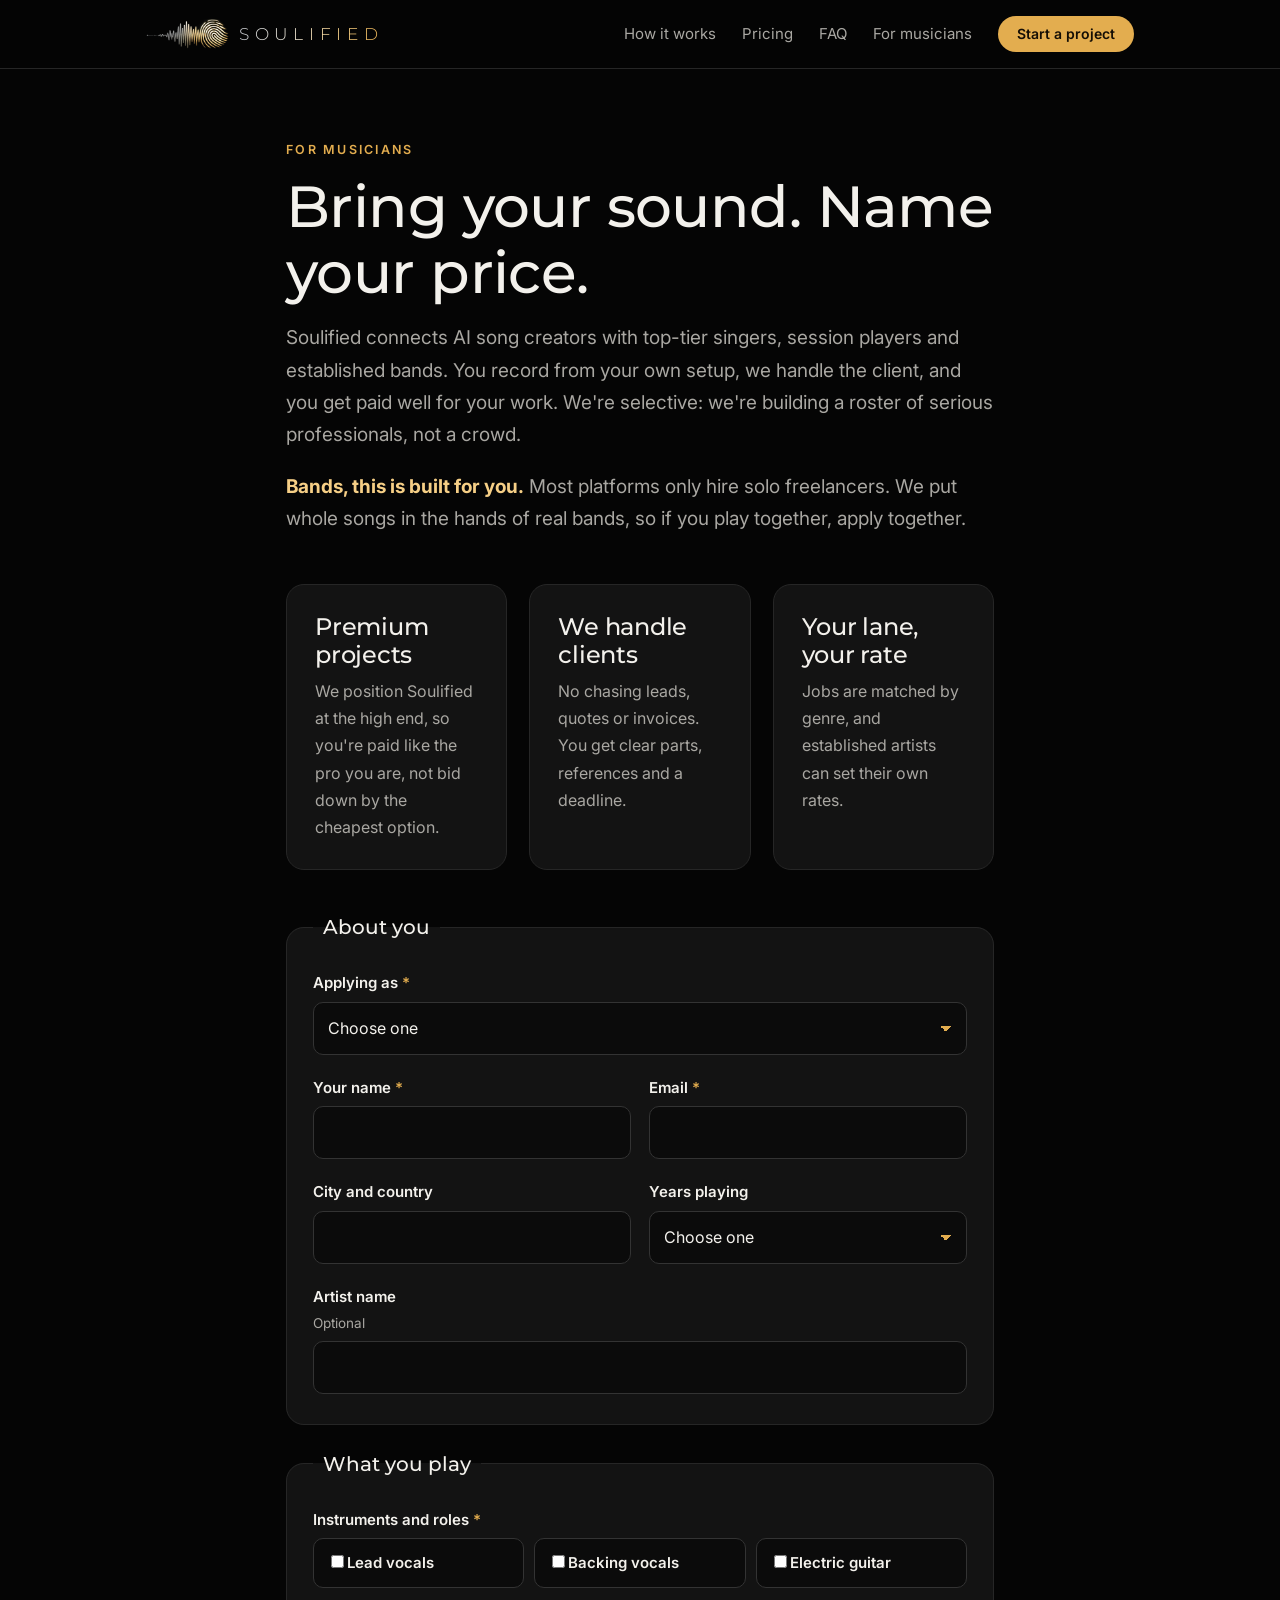
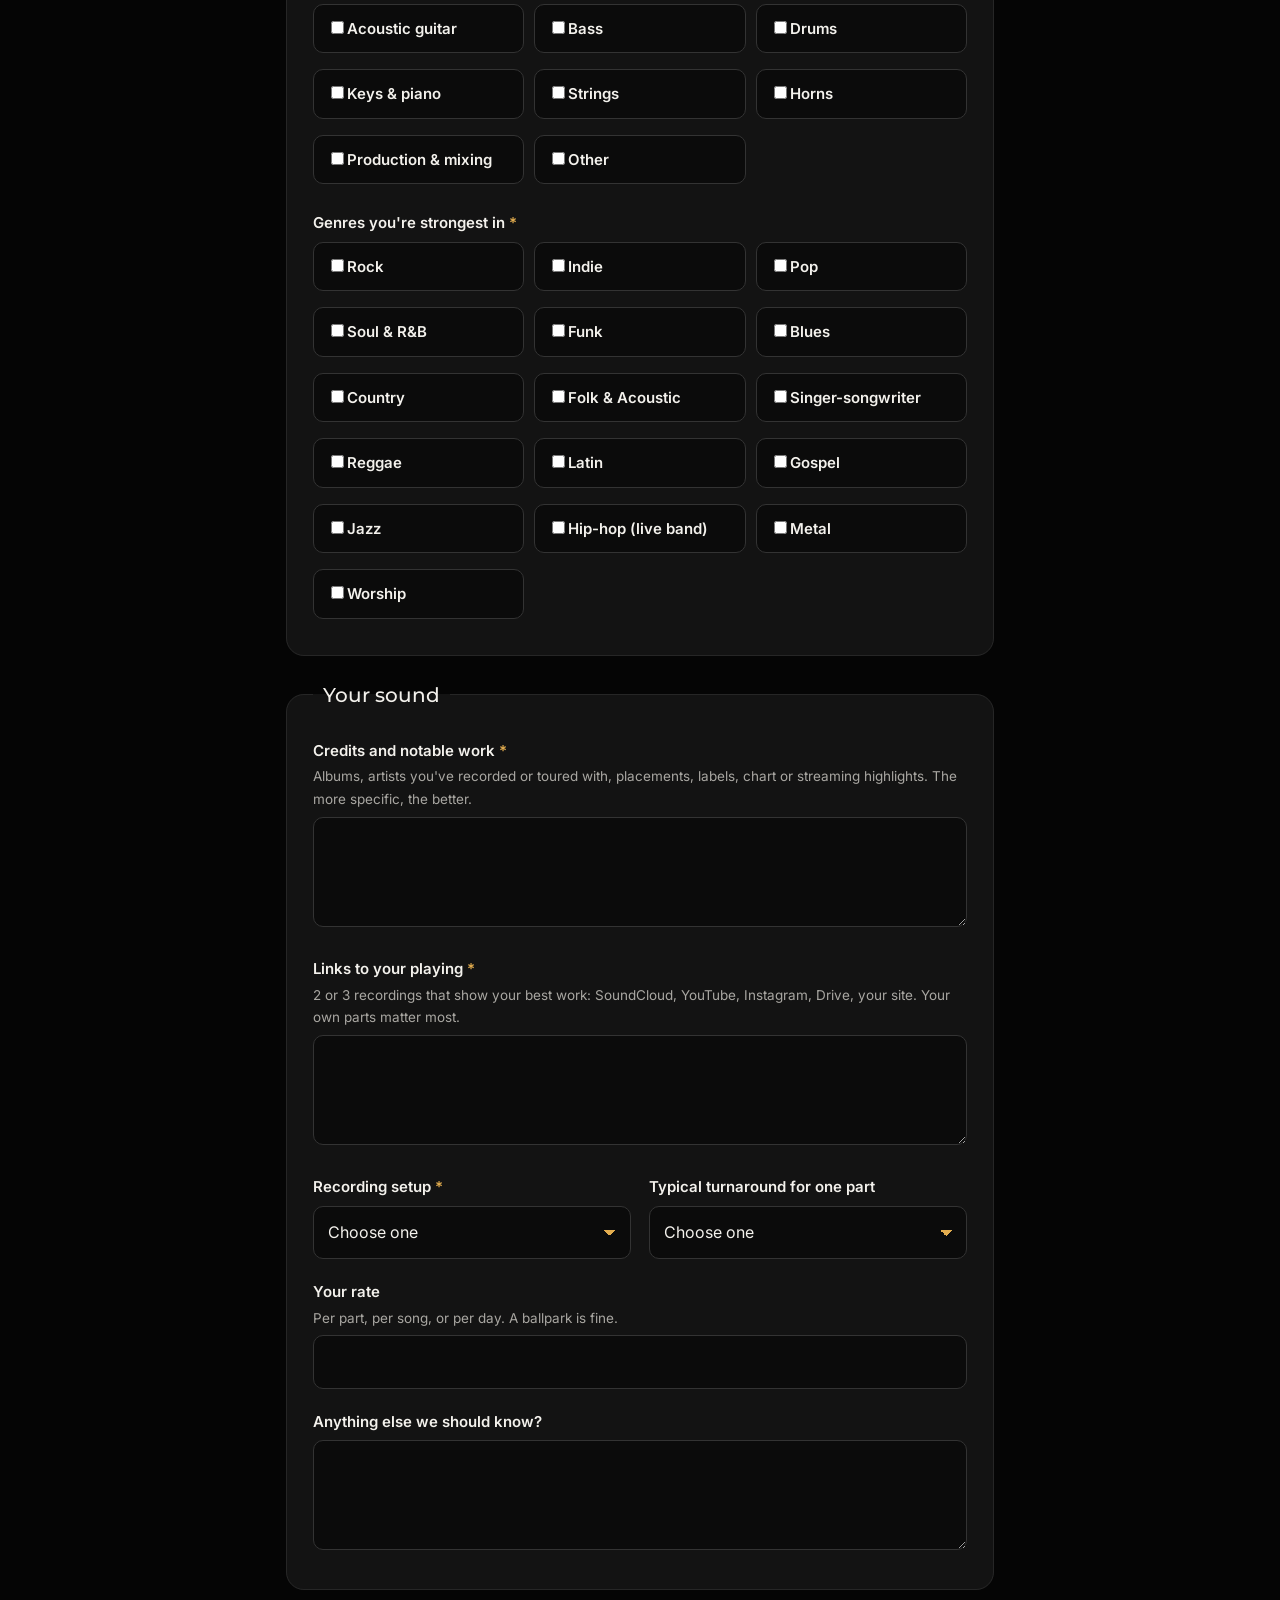
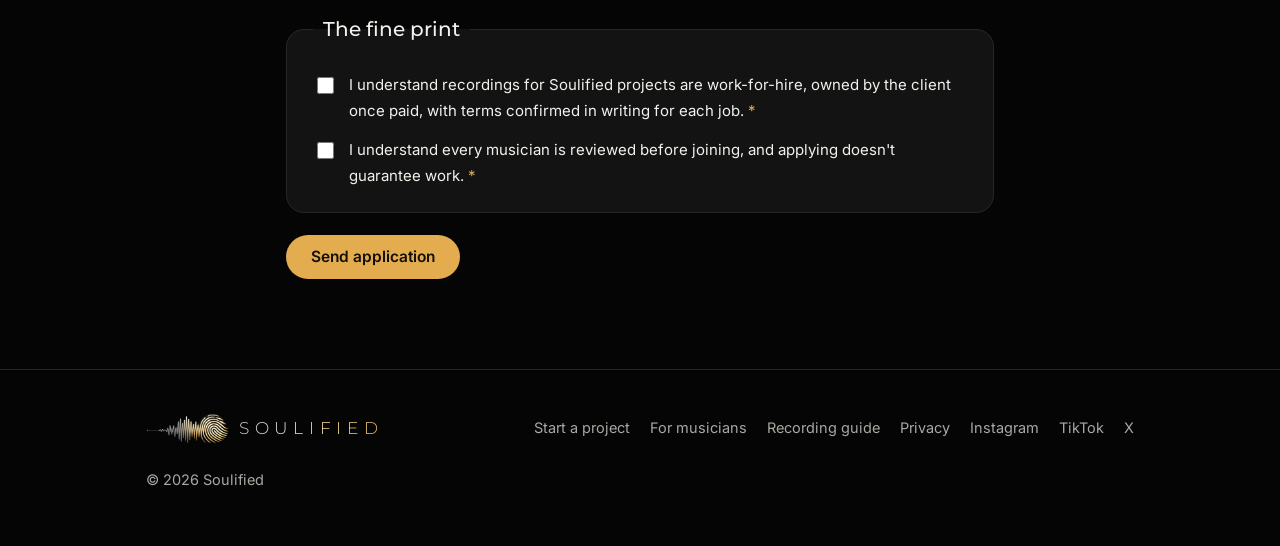
==== commit fef001a7: "Add files via upload" ====
--- a/join.html
+++ b/join.html
@@ -34,6 +34,7 @@
     <div class="kicker">For musicians</div>
     <h1>Bring your sound. Name your price.</h1>
     <p class="lead">Soulified connects AI song creators with top-tier singers, session players and established bands. You record from your own setup, we handle the client, and you get paid well for your work. We're selective: we're building a roster of serious professionals, not a crowd.</p>
+    <p class="lead" style="margin-top:12px"><b style="color:var(--gold2)">Bands, this is built for you.</b> Most platforms only hire solo freelancers. We put whole songs in the hands of real bands, so if you play together, apply together.</p>
   </div>
 
   <div class="grid3" style="margin:0 0 40px">
@@ -46,26 +47,41 @@
     <input class="hp" type="text" name="_honey" tabindex="-1" autocomplete="off" aria-hidden="true">
 
     <fieldset>
-      <legend>About you</legend>
+      <legend data-swap="Applying as=Band|About you and your band">About you</legend>
+      <div class="field"><label for="type">Applying as <span class="req">*</span></label>
+        <select id="type" name="Applying as" required><option value="">Choose one</option><option>Solo musician / singer</option><option>Band</option><option>Producer / engineer</option></select></div>
       <div class="row2">
-        <div class="field"><label for="name">Your name <span class="req">*</span></label><input id="name" type="text" name="Name" required autocomplete="name"></div>
+        <div class="field"><label for="name"><span data-swap="Applying as=Band|Contact name (band member or manager)">Your name</span> <span class="req">*</span></label><input id="name" type="text" name="Name" required autocomplete="name"></div>
         <div class="field"><label for="email">Email <span class="req">*</span></label><input id="email" type="email" name="Email" required autocomplete="email"></div>
       </div>
       <div class="row2">
-        <div class="field"><label for="stage">Artist or band name <span class="hint">Optional</span></label><input id="stage" type="text" name="Artist or band name"></div>
         <div class="field"><label for="loc">City and country</label><input id="loc" type="text" name="Location"></div>
-      </div>
-      <div class="row2">
-        <div class="field"><label for="type">Applying as <span class="req">*</span></label>
-          <select id="type" name="Applying as" required><option value="">Choose one</option><option>Solo musician / singer</option><option>Full band</option><option>Producer / engineer</option></select></div>
-        <div class="field"><label for="years">Years playing</label>
+        <div class="field"><label for="years"><span data-swap="Applying as=Band|Years playing together">Years playing</span></label>
           <select id="years" name="Years experience"><option value="">Choose one</option><option>Under 5</option><option>5 to 10</option><option>10 to 20</option><option>20+</option></select></div>
       </div>
+      <div class="field" data-show-if="Applying as!=Band"><label for="stage">Artist name <span class="hint">Optional</span></label><input id="stage" type="text" name="Artist name"></div>
+    </fieldset>
+
+    <fieldset data-show-if="Applying as=Band" hidden>
+      <legend>Your band</legend>
+      <div class="row2">
+        <div class="field"><label for="band">Band name <span class="req">*</span></label><input id="band" type="text" name="Band name" required></div>
+        <div class="field"><label for="members">Members <span class="req">*</span></label>
+          <select id="members" name="Members" required><option value="">Choose one</option><option>2</option><option>3</option><option>4</option><option>5</option><option>6 or more</option></select></div>
+      </div>
+      <div class="field"><label for="lineup">Lineup <span class="req">*</span><span class="hint">Who plays what. Example: "Axe: lead vocals and guitar. Rico: drums. Dee: bass and backing vocals."</span></label><textarea id="lineup" name="Lineup" required></textarea></div>
+      <div class="row2">
+        <div class="field"><label for="howrec">How you record <span class="req">*</span></label>
+          <select id="howrec" name="How the band records" required><option value="">Choose one</option><option>Together, live in our own studio or rehearsal space</option><option>Together, in a studio we book</option><option>Each member tracks their part separately</option><option>A mix of both</option></select></div>
+        <div class="field"><label for="live">Live experience</label>
+          <select id="live" name="Live experience"><option value="">Choose one</option><option>Studio only</option><option>Gigging locally</option><option>Touring regionally</option><option>Touring nationally or internationally</option></select></div>
+      </div>
+      <div class="field"><label for="bandlinks">Band website or socials</label><input id="bandlinks" type="text" name="Band links"></div>
     </fieldset>
 
     <fieldset>
-      <legend>What you play</legend>
-      <div class="field"><span class="label">Instruments and roles <span class="req">*</span></span>
+      <legend data-swap="Applying as=Band|What the band plays">What you play</legend>
+      <div class="field"><span class="label"><span data-swap="Applying as=Band|Instruments and roles the band covers">Instruments and roles</span> <span class="req">*</span></span>
         <div class="opts" data-required-group="Instruments and roles">
           <label class="opt"><input type="checkbox" name="Instruments" value="Lead vocals"><span>Lead vocals</span></label>
           <label class="opt"><input type="checkbox" name="Instruments" value="Backing vocals"><span>Backing vocals</span></label>
@@ -80,7 +96,7 @@
           <label class="opt"><input type="checkbox" name="Instruments" value="Other"><span>Other</span></label>
         </div>
       </div>
-      <div class="field"><span class="label">Genres you're strongest in <span class="req">*</span></span>
+      <div class="field"><span class="label"><span data-swap="Applying as=Band|Genres the band is strongest in">Genres you're strongest in</span> <span class="req">*</span></span>
         <div class="opts" data-required-group="Genres">
           <label class="opt"><input type="checkbox" name="Genres" value="Rock"><span>Rock</span></label>
           <label class="opt"><input type="checkbox" name="Genres" value="Indie"><span>Indie</span></label>
@@ -105,14 +121,14 @@
     <fieldset>
       <legend>Your sound</legend>
       <div class="field"><label for="credits">Credits and notable work <span class="req">*</span><span class="hint">Albums, artists you've recorded or toured with, placements, labels, chart or streaming highlights. The more specific, the better.</span></label><textarea id="credits" name="Credits and notable work" required></textarea></div>
-      <div class="field"><label for="samples">Links to your playing <span class="req">*</span><span class="hint">2 or 3 recordings that show your best work: SoundCloud, YouTube, Instagram, Drive, your site. Your own parts matter most.</span></label><textarea id="samples" name="Sample links" required></textarea></div>
+      <div class="field"><label for="samples"><span data-swap="Applying as=Band|Links to the band's recordings">Links to your playing</span> <span class="req">*</span><span class="hint">2 or 3 recordings that show your best work: SoundCloud, YouTube, Instagram, Drive, your site. Your own parts matter most.</span></label><textarea id="samples" name="Sample links" required></textarea></div>
       <div class="row2">
         <div class="field"><label for="setup">Recording setup <span class="req">*</span></label>
           <select id="setup" name="Recording setup" required><option value="">Choose one</option><option>Pro home or studio setup</option><option>Basic home setup (interface and mic)</option><option>I need studio access</option></select></div>
-        <div class="field"><label for="turn">Typical turnaround for one part</label>
+        <div class="field"><label for="turn"><span data-swap="Applying as=Band|Typical turnaround for a full song">Typical turnaround for one part</span></label>
           <select id="turn" name="Turnaround"><option value="">Choose one</option><option>1 to 2 days</option><option>3 to 5 days</option><option>About a week</option><option>Depends on the job</option></select></div>
       </div>
-      <div class="field"><label for="rate">Your rate <span class="hint">Per part, per song, or per day. A ballpark is fine.</span></label><input id="rate" type="text" name="Usual rate"></div>
+      <div class="field"><label for="rate"><span data-swap="Applying as=Band|Band rate">Your rate</span> <span class="hint" data-swap="Applying as=Band|Per song for the full band. A ballpark is fine.">Per part, per song, or per day. A ballpark is fine.</span></label><input id="rate" type="text" name="Usual rate"></div>
       <div class="field"><label for="more">Anything else we should know?</label><textarea id="more" name="Notes"></textarea></div>
     </fieldset>
 
--- a/style.css
+++ b/style.css
@@ -187,3 +187,9 @@
   .price.wide{flex-direction:column;align-items:stretch;gap:14px}
   .price.wide .wide-side{flex:none}
 }
+.law{margin-top:28px;background:var(--card);border:1px solid var(--line);border-radius:18px;padding:26px 28px}
+.law h3{font-size:20px;margin:0 0 6px}
+.law .check li{color:var(--muted)}
+.law .check b{color:var(--ink)}
+details p a,#ownership a{color:var(--gold2)}
+[hidden]{display:none!important}
